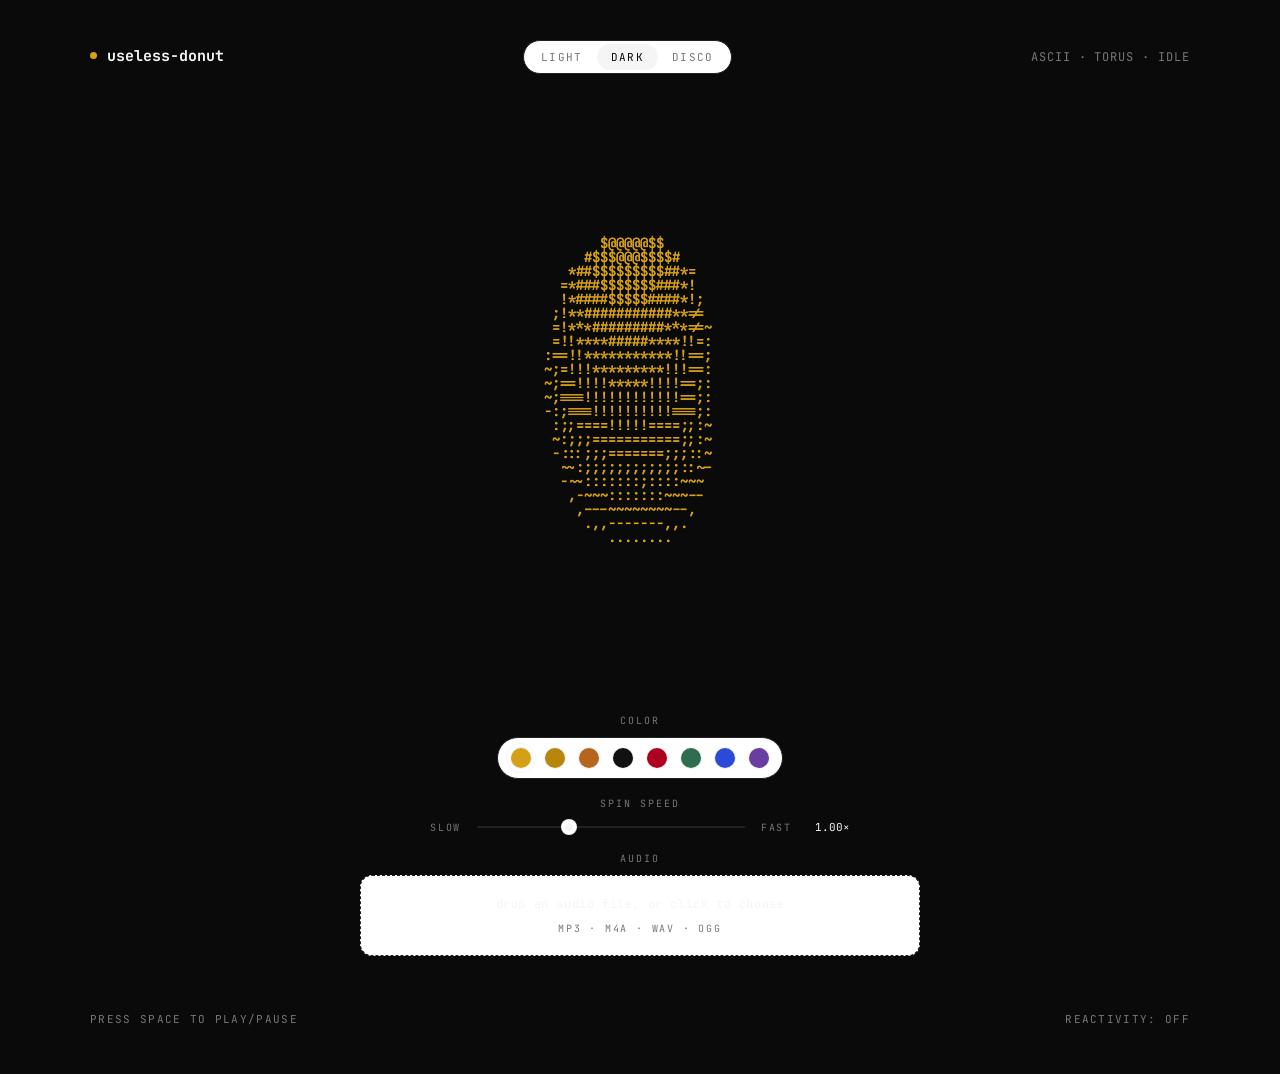
==== index.html @ e45a272f "naming" ====
<!doctype html>
<html lang="en">
<head>
<meta charset="utf-8" />
<title>useless-donut</title>
<meta name="viewport" content="width=device-width,initial-scale=1" />
<link rel="preconnect" href="https://fonts.googleapis.com">
<link rel="preconnect" href="https://fonts.gstatic.com" crossorigin>
<link href="https://fonts.googleapis.com/css2?family=JetBrains+Mono:wght@400;500;700&display=swap" rel="stylesheet">
<link rel="stylesheet" href="static/useless-donut.css" />
</head>
<body>

<div id="flash"></div>

<div id="warn" role="dialog" aria-modal="true" aria-labelledby="warnTitle">
  <div class="card">
    <div class="badge">Photosensitivity warning</div>
    <h2 id="warnTitle">Disco mode strobes.</h2>
    <p>This mode uses rapid flashing lights, high-contrast color shifts, and screen shake that intensify with the music.</p>
    <ul>
      <li>Do not use if you have photosensitive epilepsy or a history of seizures triggered by flashing lights.</li>
      <li>Stop immediately if you feel dizzy, disoriented, or unwell.</li>
      <li>View at a comfortable distance in a well-lit room.</li>
    </ul>
    <p>You can dial down the intensity in the Tweaks panel after enabling.</p>
    <div class="actions">
      <button class="cancel" id="warnCancel">Cancel</button>
      <button class="proceed" id="warnProceed">I understand, continue</button>
    </div>
  </div>
</div>

<header>
  <div class="title"><span class="dot" id="titleDot"></span>useless-donut</div>
  <div class="modes" role="radiogroup" aria-label="display mode">
    <button class="mode" data-mode="light" aria-pressed="true">light</button>
    <button class="mode" data-mode="dark"  aria-pressed="false">dark</button>
    <button class="mode" data-mode="disco" aria-pressed="false">disco</button>
  </div>
  <div class="meta" id="modeLabel">ascii · torus · idle</div>
</header>

<main>
  <div class="stage">
    <div class="donut-wrap">
      <canvas id="particles" width="900" height="520"></canvas>
      <pre class="donut" id="donut" aria-label="spinning ascii donut"></pre>
    </div>

    <div class="panel">

      <!-- color swatches -->
      <div class="row">
        <div class="label">color</div>
        <div class="swatches" role="radiogroup" aria-label="donut color"></div>
      </div>

      <!-- spin speed -->
      <div class="row">
        <div class="label">spin speed</div>
        <div class="slider-wrap">
          <span class="ends">slow</span>
          <input id="speed" type="range" min="0" max="3" step="0.01" value="1" />
          <span class="ends">fast</span>
          <span class="slider-val" id="speedVal">1.00×</span>
        </div>
      </div>

      <!-- audio -->
      <div class="row">
        <div class="label">audio</div>
        <label class="dropzone" id="drop">
          <div class="headline">drop an audio file, or click to choose</div>
          <div class="sub">mp3 · m4a · wav · ogg</div>
          <input type="file" id="file" accept="audio/*" />
        </label>

        <div class="transport" id="transport" style="display:none;">
          <button class="playbtn" id="play" aria-label="play/pause">
            <svg id="playIcon" viewBox="0 0 12 12"><polygon points="2,1 11,6 2,11" fill="currentColor"/></svg>
          </button>
          <div class="trackname empty" id="trackName">no file loaded</div>
          <div class="time"><span id="tCur">0:00</span> / <span id="tTot">0:00</span></div>
        </div>
        <div class="progress" id="progress" style="display:none;">
          <div class="bar" id="bar"></div>
        </div>

        <div class="meters" id="meters" style="display:none;">
          <div class="meter"><div class="fill" id="mBass"></div><div class="tag">bass</div></div>
          <div class="meter"><div class="fill" id="mMid"></div><div class="tag">mid</div></div>
          <div class="meter"><div class="fill" id="mHigh"></div><div class="tag">high</div></div>
        </div>
      </div>

    </div>
  </div>
</main>

<footer>
  <span>press space to play/pause</span>
  <span id="reactTag">reactivity: off</span>
</footer>

<!-- Tweaks panel -->
<div id="tweaks">
  <h3>Tweaks</h3>

  <div class="tgroup">
    <div class="tlabel"><span>size</span><span id="tSizeVal">13px</span></div>
    <input type="range" id="tSize" min="8" max="22" step="1" value="13" />
  </div>

  <div class="tgroup">
    <div class="tlabel"><span>bass → scale</span><span id="tBassVal">1.0</span></div>
    <input type="range" id="tBass" min="0" max="2" step="0.05" value="1" />
  </div>

  <div class="tgroup">
    <div class="tlabel"><span>mid → spin</span><span id="tMidVal">1.0</span></div>
    <input type="range" id="tMid" min="0" max="2" step="0.05" value="1" />
  </div>

  <div class="tgroup">
    <div class="tlabel"><span>high → sparkle</span><span id="tHighVal">1.0</span></div>
    <input type="range" id="tHigh" min="0" max="2" step="0.05" value="1" />
  </div>

  <div class="tgroup">
    <div class="tlabel"><span>color cycle w/ beat</span></div>
    <div class="tog" id="tCycle">
      <button data-v="0" aria-pressed="true">off</button>
      <button data-v="1" aria-pressed="false">on</button>
    </div>
  </div>

  <div class="tgroup">
    <div class="tlabel"><span>mode</span></div>
    <div class="tog" id="tBg">
      <button data-v="light" aria-pressed="true">light</button>
      <button data-v="dark"  aria-pressed="false">dark</button>
      <button data-v="disco" aria-pressed="false">disco</button>
    </div>
  </div>
</div>

<script>
/* =======================================================================
   TWEAK DEFAULTS — the block between the markers is parsed/rewritten by
   the host when the user drags sliders with edit-mode on.
   ======================================================================= */
const TWEAK_DEFAULTS = /*EDITMODE-BEGIN*/{
  "fontSize": 14,
  "bassGain": 1.8,
  "midGain": 1.1,
  "highGain": 0.6,
  "colorCycle": 0,
  "background": "dark"
}/*EDITMODE-END*/;

/* =======================================================================
   ASCII torus renderer
   ======================================================================= */
(function(){
  const el        = document.getElementById('donut');
  const titleDot  = document.getElementById('titleDot');
  const speedEl   = document.getElementById('speed');
  const speedVal  = document.getElementById('speedVal');
  const modeLabel = document.getElementById('modeLabel');
  const reactTag  = document.getElementById('reactTag');
  const mBass     = document.getElementById('mBass');
  const mMid      = document.getElementById('mMid');
  const mHigh     = document.getElementById('mHigh');

  // grid — tall enough so rotation never clips
  const W = 80;
  const H = 40;

  // luminance ramp
  const BASE_CHARS = ".,-~:;=!*#$@";

  // rotation state
  let A = 0, B = 0;
  let paused = false;

  // reactive state
  let bassEnv = 0, midEnv = 0, highEnv = 0;   // smoothed envelopes 0..1
  let beatFlash = 0;                            // decays from 1 on kick
  let lastBass = 0;

  // buffers
  const output = new Array(W * H);
  const zbuf   = new Float32Array(W * H);

  // audio graph (declared early so render loop can read them safely)
  let audio = null;
  let audioCtx = null;
  let analyser = null;
  let dataArr = null;

  // tweak state (declared early so render() can read it)
  let tweakState = { ...TWEAK_DEFAULTS };
  function getTweak(k) { return tweakState[k]; }

  // shared color state
  let hueOffset = 0;

  // particle system (disco only)
  const pcanvas = document.getElementById('particles');
  const pctx = pcanvas.getContext('2d');
  const PARTICLE_CHARS = ['*','·','+','✦','✧','◦','.','°','•'];
  const particles = [];
  const MAX_P = 140;
  let pw = 900, ph = 520;

  function sizeParticleCanvas() {
    const rect = document.getElementById('donut').getBoundingClientRect();
    if (rect.width && rect.height) {
      pw = Math.max(520, Math.floor(rect.width * 2.2));
      ph = Math.max(360, Math.floor(rect.height * 1.8));
      pcanvas.width = pw; pcanvas.height = ph;
      pcanvas.style.width  = pw + 'px';
      pcanvas.style.height = ph + 'px';
      pcanvas.style.top = (-((ph - rect.height) / 2)) + 'px';
    }
  }
  setTimeout(sizeParticleCanvas, 0);
  window.addEventListener('resize', sizeParticleCanvas);

  function spawnParticle(energy) {
    const cx = pw / 2, cy = ph / 2;
    const angle = Math.random() * Math.PI * 2;
    const speed = 0.4 + Math.random() * 1.6 + energy * 4;
    particles.push({
      x: cx + (Math.random() - 0.5) * 60,
      y: cy + (Math.random() - 0.5) * 30,
      vx: Math.cos(angle) * speed,
      vy: Math.sin(angle) * speed * 0.7,
      life: 1,
      decay: 0.004 + Math.random() * 0.012,
      ch: PARTICLE_CHARS[(Math.random() * PARTICLE_CHARS.length) | 0],
      size: 10 + Math.random() * 12,
      hue: (hueOffset + (Math.random() - 0.5) * 60 + 360) % 360,
    });
  }

  function stepParticles() {
    if (getTweak('background') !== 'disco') {
      if (particles.length) { particles.length = 0; pctx.clearRect(0, 0, pw, ph); }
      return;
    }
    const energy = Math.max(bassEnv, midEnv * 0.6, 0.08);
    const spawnCount = Math.min(5, Math.floor(energy * 7 + Math.random()));
    for (let i = 0; i < spawnCount && particles.length < MAX_P; i++) spawnParticle(energy);
    if (beatFlash > 0.6) {
      for (let i = 0; i < 18 && particles.length < MAX_P; i++) spawnParticle(1);
    }

    pctx.clearRect(0, 0, pw, ph);
    pctx.textAlign = 'center';
    pctx.textBaseline = 'middle';

    const push = bassEnv * 0.5;

    for (let i = particles.length - 1; i >= 0; i--) {
      const p = particles[i];
      const dx = p.x - pw / 2, dy = p.y - ph / 2;
      const d = Math.hypot(dx, dy) || 1;
      p.vx += (dx / d) * push;
      p.vy += (dy / d) * push * 0.6;
      p.vx *= 0.985; p.vy *= 0.985;
      p.vy -= 0.02;
      p.x += p.vx; p.y += p.vy;
      p.life -= p.decay;

      if (p.life <= 0 || p.x < -20 || p.x > pw + 20 || p.y < -20 || p.y > ph + 20) {
        particles.splice(i, 1);
        continue;
      }

      pctx.globalAlpha = Math.min(1, p.life) * (0.55 + beatFlash * 0.35);
      const col = `hsl(${p.hue} 95% 65%)`;
      pctx.fillStyle = col;
      pctx.shadowColor = col;
      pctx.shadowBlur = 8 + beatFlash * 14;
      pctx.font = `500 ${p.size}px "JetBrains Mono", ui-monospace, monospace`;
      pctx.fillText(p.ch, p.x, p.y);
    }
    pctx.globalAlpha = 1;
    pctx.shadowBlur = 0;
  }

  /* ------- speed slider ------- */
  let speedMul = 1;
  speedEl.addEventListener('input', () => {
    speedMul = parseFloat(speedEl.value);
    speedVal.textContent = speedMul.toFixed(2) + '×';
  });

  function render() {
    // reactive parameters
    const bassGain = getTweak('bassGain');
    const midGain  = getTweak('midGain');
    const highGain = getTweak('highGain');

    const scaleK = 28 + bassEnv * 10 * bassGain;    // K1 pulses on bass
    const spinBoost = 1 + midEnv * 1.5 * midGain;   // mid adds spin
    const sparkle = highEnv * highGain;             // shifts char ramp

    // character ramp brightens with highs
    const ramp = BASE_CHARS;
    const rampBias = sparkle * 2; // 0..~2

    // clear
    for (let i = 0; i < W * H; i++) { output[i] = ' '; zbuf[i] = 0; }

    const cosA = Math.cos(A), sinA = Math.sin(A);
    const cosB = Math.cos(B), sinB = Math.sin(B);

    const thetaStep = 0.07;
    const phiStep   = 0.02;

    const K1 = scaleK;

    for (let theta = 0; theta < 2 * Math.PI; theta += thetaStep) {
      const cosT = Math.cos(theta), sinT = Math.sin(theta);
      for (let phi = 0; phi < 2 * Math.PI; phi += phiStep) {
        const cosP = Math.cos(phi), sinP = Math.sin(phi);

        const circleX = 2 + cosT;
        const circleY = sinT;

        const x = circleX * (cosB * cosP + sinA * sinB * sinP) - circleY * cosA * sinB;
        const y = circleX * (sinB * cosP - sinA * cosB * sinP) + circleY * cosA * cosB;
        const z = 5 + cosA * circleX * sinP + circleY * sinA;
        const ooz = 1 / z;

        const xp = (W / 2 + K1 * ooz * x) | 0;
        const yp = (H / 2 - (K1 * ooz * y) * 0.5) | 0;

        const L = cosP * cosT * sinB
                - cosA * cosT * sinP
                - sinA * sinT
                + cosB * (cosA * sinT - cosT * sinA * sinP);

        if (yp >= 0 && yp < H && xp >= 0 && xp < W) {
          const idx = xp + W * yp;
          if (ooz > zbuf[idx]) {
            zbuf[idx] = ooz;
            const lum = L > 0 ? L : 0;
            // brighter chars when sparkle is high
            const ci = Math.min(ramp.length - 1, Math.max(0, Math.floor(lum * 8 + rampBias)));
            output[idx] = ramp[ci];
          }
        }
      }
    }

    let s = '';
    for (let j = 0; j < H; j++) {
      s += output.slice(j * W, j * W + W).join('') + '\n';
    }
    el.textContent = s;

    // advance rotation
    A += 0.04 * speedMul * spinBoost;
    B += 0.02 * speedMul * spinBoost;

    // decay envelopes if not being fed (idle / paused audio)
    if (!audio || audio.paused) {
      bassEnv *= 0.9; midEnv *= 0.9; highEnv *= 0.9;
    }
    beatFlash *= 0.88;
  }

  function loop() {
    if (!paused) {
      if (analyser) stepAnalysis();
      render();
      updateMeters();
      stepParticles();
      if (getTweak('background') === 'disco') { discoTick(); discoEffects(); }
      else if (getTweak('colorCycle')) cycleColor();
    }
    requestAnimationFrame(loop);
  }
  loop();

  window.addEventListener('keydown', (e) => {
    if (e.code === 'Space' && e.target.tagName !== 'INPUT') {
      e.preventDefault();
      if (audio && audio.src) togglePlay();
      else paused = !paused;
    }
  });

  /* ==============================================================
     Audio (file-upload reactive)
     ============================================================== */
  const fileInput  = document.getElementById('file');
  const drop       = document.getElementById('drop');
  const transport  = document.getElementById('transport');
  const progress   = document.getElementById('progress');
  const bar        = document.getElementById('bar');
  const playBtn    = document.getElementById('play');
  const playIcon   = document.getElementById('playIcon');
  const trackName  = document.getElementById('trackName');
  const tCur       = document.getElementById('tCur');
  const tTot       = document.getElementById('tTot');
  const meters     = document.getElementById('meters');

  function fmt(t) {
    if (!isFinite(t)) return '0:00';
    const m = Math.floor(t / 60);
    const s = Math.floor(t % 60).toString().padStart(2, '0');
    return m + ':' + s;
  }

  function loadFile(f) {
    if (!f) return;
    if (audio) { audio.pause(); audio.src = ''; }
    audio = new Audio();
    audio.src = URL.createObjectURL(f);
    audio.crossOrigin = 'anonymous';
    trackName.textContent = f.name;
    trackName.classList.remove('empty');

    // set up Web Audio graph
    if (!audioCtx) audioCtx = new (window.AudioContext || window.webkitAudioContext)();
    const src = audioCtx.createMediaElementSource(audio);
    analyser = audioCtx.createAnalyser();
    analyser.fftSize = 1024;
    analyser.smoothingTimeConstant = 0.72;
    dataArr = new Uint8Array(analyser.frequencyBinCount);
    src.connect(analyser);
    analyser.connect(audioCtx.destination);

    audio.addEventListener('loadedmetadata', () => {
      tTot.textContent = fmt(audio.duration);
    });
    audio.addEventListener('timeupdate', () => {
      tCur.textContent = fmt(audio.currentTime);
      const p = audio.duration ? (audio.currentTime / audio.duration) : 0;
      bar.style.width = (p * 100) + '%';
    });
    audio.addEventListener('ended', () => {
      setPlayIcon(false);
    });

    transport.style.display = 'flex';
    progress.style.display = 'block';
    meters.style.display = 'flex';
    reactTag.textContent = 'reactivity: on';
    modeLabel.textContent = 'ascii · torus · reactive';

    // autoplay on drop
    audioCtx.resume().then(() => {
      audio.play().then(() => setPlayIcon(true)).catch(()=>{});
    });
  }

  function togglePlay() {
    if (!audio) return;
    if (audioCtx && audioCtx.state === 'suspended') audioCtx.resume();
    if (audio.paused) { audio.play(); setPlayIcon(true); }
    else { audio.pause(); setPlayIcon(false); }
  }

  function setPlayIcon(playing) {
    if (playing) {
      playIcon.innerHTML =
        '<rect x="3" y="2" width="2" height="8" fill="currentColor"/>' +
        '<rect x="7" y="2" width="2" height="8" fill="currentColor"/>';
    } else {
      playIcon.innerHTML = '<polygon points="2,1 11,6 2,11" fill="currentColor"/>';
    }
  }

  playBtn.addEventListener('click', togglePlay);

  // scrub on progress click
  document.getElementById('progress').addEventListener('click', (e) => {
    if (!audio || !audio.duration) return;
    const rect = e.currentTarget.getBoundingClientRect();
    const p = (e.clientX - rect.left) / rect.width;
    audio.currentTime = Math.max(0, Math.min(audio.duration, p * audio.duration));
  });

  // file input
  fileInput.addEventListener('change', (e) => {
    const f = e.target.files && e.target.files[0];
    if (f) loadFile(f);
  });

  // drag/drop
  ['dragenter','dragover'].forEach(ev =>
    drop.addEventListener(ev, (e) => { e.preventDefault(); drop.classList.add('drag'); })
  );
  ['dragleave','drop'].forEach(ev =>
    drop.addEventListener(ev, (e) => { e.preventDefault(); drop.classList.remove('drag'); })
  );
  drop.addEventListener('drop', (e) => {
    e.preventDefault();
    const f = e.dataTransfer.files && e.dataTransfer.files[0];
    if (f && f.type.startsWith('audio/')) loadFile(f);
  });

  /* ------- FFT → bass/mid/high envelopes ------- */
  function stepAnalysis() {
    analyser.getByteFrequencyData(dataArr);
    const n = dataArr.length;
    // bins: bass 0-6%, mid 6-30%, high 30-100%
    const bassEnd = Math.floor(n * 0.06);
    const midEnd  = Math.floor(n * 0.30);

    let b = 0, m = 0, h = 0;
    for (let i = 0; i < bassEnd; i++) b += dataArr[i];
    for (let i = bassEnd; i < midEnd; i++) m += dataArr[i];
    for (let i = midEnd; i < n; i++) h += dataArr[i];
    b /= (bassEnd || 1);
    m /= ((midEnd - bassEnd) || 1);
    h /= ((n - midEnd) || 1);

    // normalize 0..1
    const B = b / 255, M = m / 255, H = h / 255;

    // attack-release smoothing
    bassEnv = Math.max(B, bassEnv * 0.80);
    midEnv  = Math.max(M, midEnv  * 0.82);
    highEnv = Math.max(H, highEnv * 0.75);

    // naive beat detection: big jump in bass → flash
    if (B - lastBass > 0.18 && B > 0.55) beatFlash = 1;
    lastBass = B;
  }

  function updateMeters() {
    mBass.style.height = Math.round(bassEnv * 100) + '%';
    mMid.style.height  = Math.round(midEnv  * 100) + '%';
    mHigh.style.height = Math.round(highEnv * 100) + '%';
  }

  /* ==============================================================
     Color
     ============================================================== */
  const COLORS = [
    { name: 'gold',     value: '#d4a017' },
    { name: 'amber',    value: '#b8860b' },
    { name: 'copper',   value: '#b5651d' },
    { name: 'ink',      value: '#111111' },
    { name: 'crimson',  value: '#b00020' },
    { name: 'forest',   value: '#2e6e4f' },
    { name: 'cobalt',   value: '#2a4bd7' },
    { name: 'violet',   value: '#6a3ea1' },
  ];
  const row = document.querySelector('.swatches');
  let currentColorIdx = 0;

  function setColor(hex, idx) {
    document.documentElement.style.setProperty('--donut', hex);
    row.querySelectorAll('.swatch').forEach(b => {
      b.setAttribute('aria-pressed', b.dataset.value === hex ? 'true' : 'false');
    });
    if (idx !== undefined) currentColorIdx = idx;
  }

  function cycleColor() {
    // On beat flash, shift hue smoothly
    hueOffset = (hueOffset + beatFlash * 6 + 0.3) % 360;
    const c = `hsl(${(45 + hueOffset) % 360} 75% 45%)`;
    document.documentElement.style.setProperty('--donut', c);
  }

  function discoTick() {
    hueOffset = (hueOffset + 2.4 + beatFlash * 14) % 360;
    const c = `hsl(${hueOffset} 100% ${62 + beatFlash * 18}%)`;
    document.documentElement.style.setProperty('--donut', c);
  }

  // disco strobe + shake
  const flashEl = document.getElementById('flash');
  const mainEl = document.querySelector('main');
  let shakeT = 0;
  function discoEffects() {
    if (beatFlash > 0.55) {
      flashEl.style.background = `hsl(${(hueOffset + 180) % 360} 100% 75%)`;
      flashEl.style.opacity = String(Math.min(0.55, beatFlash * 0.7));
    } else if (highEnv > 0.55 && Math.random() < 0.25) {
      flashEl.style.background = `hsl(${(hueOffset + 90) % 360} 100% 80%)`;
      flashEl.style.opacity = String(Math.min(0.35, highEnv * 0.5));
    } else {
      flashEl.style.opacity = '0';
    }
    shakeT = Math.max(shakeT * 0.85, bassEnv);
    const amp = shakeT * 18;
    if (amp > 0.2) {
      mainEl.style.transform = `translate(${((Math.random()-0.5)*amp).toFixed(1)}px, ${((Math.random()-0.5)*amp).toFixed(1)}px)`;
    } else {
      mainEl.style.transform = '';
    }
  }

  COLORS.forEach((c, i) => {
    const b = document.createElement('button');
    b.className = 'swatch'; b.type = 'button';
    b.dataset.value = c.value;
    b.style.setProperty('--c', c.value);
    b.setAttribute('role', 'radio');
    b.setAttribute('aria-label', c.name);
    b.setAttribute('aria-pressed', i === 0 ? 'true' : 'false');
    b.innerHTML = '<span class="fill"></span>';
    b.addEventListener('click', () => {
      // clicking a swatch disables color-cycle so the pick sticks
      if (getTweak('colorCycle')) setTweak('colorCycle', 0);
      setColor(c.value, i);
    });
    row.appendChild(b);
  });

  /* ==============================================================
     TWEAKS PANEL
     ============================================================== */
  const tweaksEl = document.getElementById('tweaks');

  function setTweak(k, v) {
    tweakState[k] = v;
    applyTweak(k, v);
    try {
      window.parent.postMessage({ type: '__edit_mode_set_keys', edits: { [k]: v } }, '*');
    } catch(e){}
  }

  function applyTweak(k, v) {
    if (k === 'fontSize') {
      el.style.fontSize = v + 'px';
      document.getElementById('tSize').value = v;
      document.getElementById('tSizeVal').textContent = v + 'px';
    } else if (k === 'bassGain') {
      document.getElementById('tBass').value = v;
      document.getElementById('tBassVal').textContent = (+v).toFixed(2);
    } else if (k === 'midGain') {
      document.getElementById('tMid').value = v;
      document.getElementById('tMidVal').textContent = (+v).toFixed(2);
    } else if (k === 'highGain') {
      document.getElementById('tHigh').value = v;
      document.getElementById('tHighVal').textContent = (+v).toFixed(2);
    } else if (k === 'colorCycle') {
      document.querySelectorAll('#tCycle button').forEach(b =>
        b.setAttribute('aria-pressed', String(+b.dataset.v === +v)));
      if (!v) {
        // restore selected swatch color
        setColor(COLORS[currentColorIdx].value, currentColorIdx);
      }
    } else if (k === 'background') {
      document.body.classList.remove('disco');
      const mEl = document.querySelector('main');
      const fEl = document.getElementById('flash');
      if (mEl) mEl.style.transform = '';
      if (fEl) fEl.style.opacity = '0';
      if (v === 'dark') {
        document.documentElement.style.setProperty('--bg', '#0a0a0a');
        document.documentElement.style.setProperty('--ink', '#f5f5f5');
        document.documentElement.style.setProperty('--muted', '#777');
        document.documentElement.style.setProperty('--hair', '#222');
      } else if (v === 'disco') {
        // disco: dark base + rainbow donut + glow
        document.documentElement.style.setProperty('--bg', '#050010');
        document.documentElement.style.setProperty('--ink', '#ffffff');
        document.documentElement.style.setProperty('--muted', 'rgba(255,255,255,0.55)');
        document.documentElement.style.setProperty('--hair', 'rgba(255,255,255,0.12)');
        document.body.classList.add('disco');
      } else {
        document.documentElement.style.setProperty('--bg', '#ffffff');
        document.documentElement.style.setProperty('--ink', '#111111');
        document.documentElement.style.setProperty('--muted', '#8a8a8a');
        document.documentElement.style.setProperty('--hair', '#ececec');
      }
      document.querySelectorAll('#tBg button').forEach(b =>
        b.setAttribute('aria-pressed', String(b.dataset.v === v)));
      document.querySelectorAll('.modes .mode').forEach(b =>
        b.setAttribute('aria-pressed', String(b.dataset.mode === v)));
      // if leaving disco, restore selected swatch; disco overrides color in loop
      if (v !== 'disco') setColor(COLORS[currentColorIdx].value, currentColorIdx);
    }
  }

  // init apply — if saved mode is disco but user hasn't acked, downgrade to dark + prompt
  if (tweakState.background === 'disco' && localStorage.getItem('donut-disco-ack') !== '1') {
    tweakState.background = 'dark';
    Object.keys(tweakState).forEach(k => applyTweak(k, tweakState[k]));
    // offer the warning after first paint so user sees the page
    setTimeout(() => { pendingDiscoActivate = true; warn.classList.add('on'); }, 400);
  } else {
    Object.keys(tweakState).forEach(k => applyTweak(k, tweakState[k]));
  }

  // wire sliders
  document.getElementById('tSize').addEventListener('input', e => setTweak('fontSize', +e.target.value));
  document.getElementById('tBass').addEventListener('input', e => setTweak('bassGain', +e.target.value));
  document.getElementById('tMid' ).addEventListener('input', e => setTweak('midGain',  +e.target.value));
  document.getElementById('tHigh').addEventListener('input', e => setTweak('highGain', +e.target.value));
  document.querySelectorAll('#tCycle button').forEach(b =>
    b.addEventListener('click', () => setTweak('colorCycle', +b.dataset.v)));
  document.querySelectorAll('#tBg button').forEach(b =>
    b.addEventListener('click', () => {
      if (b.dataset.v === 'disco' && getTweak('background') !== 'disco') requestDisco();
      else setTweakDirect('background', b.dataset.v);
    }));
  document.querySelectorAll('.modes .mode').forEach(b =>
    b.addEventListener('click', () => {
      if (b.dataset.mode === 'disco' && getTweak('background') !== 'disco') requestDisco();
      else setTweakDirect('background', b.dataset.mode);
    }));

  // disco gate
  const DISCO_ACK_KEY = 'donut-disco-ack';
  const warn = document.getElementById('warn');
  let pendingDiscoActivate = false;

  function setTweakDirect(k, v) {
    tweakState[k] = v;
    applyTweak(k, v);
    try { window.parent.postMessage({ type: '__edit_mode_set_keys', edits: { [k]: v } }, '*'); } catch(e){}
  }

  function requestDisco() {
    if (localStorage.getItem(DISCO_ACK_KEY) === '1') {
      setTweakDirect('background', 'disco');
    } else {
      pendingDiscoActivate = true;
      warn.classList.add('on');
    }
  }
  document.getElementById('warnCancel').addEventListener('click', () => {
    warn.classList.remove('on');
    pendingDiscoActivate = false;
    const cur = getTweak('background');
    document.querySelectorAll('.modes .mode').forEach(b =>
      b.setAttribute('aria-pressed', String(b.dataset.mode === cur)));
    document.querySelectorAll('#tBg button').forEach(b =>
      b.setAttribute('aria-pressed', String(b.dataset.v === cur)));
  });
  document.getElementById('warnProceed').addEventListener('click', () => {
    localStorage.setItem(DISCO_ACK_KEY, '1');
    warn.classList.remove('on');
    if (pendingDiscoActivate) {
      pendingDiscoActivate = false;
      setTweakDirect('background', 'disco');
    }
  });

  // edit-mode protocol
  window.addEventListener('message', (e) => {
    const d = e.data || {};
    if (d.type === '__activate_edit_mode')   tweaksEl.classList.add('on');
    if (d.type === '__deactivate_edit_mode') tweaksEl.classList.remove('on');
  });
  try { window.parent.postMessage({ type: '__edit_mode_available' }, '*'); } catch(e){}

})();
</script>
</body>
</html>
---- static/useless-donut.css ----
:root {
  --bg: #ffffff;
  --ink: #111111;
  --muted: #8a8a8a;
  --hair: #ececec;
  --donut: #d4a017;
}
* { box-sizing: border-box; }
html, body {
  margin: 0; padding: 0;
  background: var(--bg); color: var(--ink);
  font-family: "JetBrains Mono", ui-monospace, SFMono-Regular, Menlo, Consolas, monospace;
  -webkit-font-smoothing: antialiased;
}
body {
  min-height: 100vh;
  display: flex; flex-direction: column; align-items: center;
  padding: 40px 24px 48px;
}

header {
  width: 100%; max-width: 1100px;
  display: flex; align-items: baseline; justify-content: space-between;
  font-size: 13px;
}
header .title {
  font-weight: 700; font-size: 15px;
}
header .title .dot {
  display: inline-block;
  width: 7px; height: 7px; border-radius: 50%;
  background: var(--donut);
  transform: translateY(-2px);
  margin-right: 10px;
  transition: background-color .35s ease;
}
header .meta {
  color: var(--muted); font-size: 12px;
  letter-spacing: 0.08em; text-transform: uppercase;
}

/* mode toggle (header) */
.modes {
  display: inline-flex; gap: 0;
  border: 1px solid var(--hair);
  border-radius: 999px;
  padding: 3px;
  background: var(--panel, #fff);
}
.modes .mode {
  font: inherit; font-size: 11px;
  padding: 6px 14px;
  border: none; background: transparent;
  color: var(--muted);
  cursor: pointer;
  border-radius: 999px;
  letter-spacing: 0.12em; text-transform: uppercase;
  transition: background-color .18s ease, color .18s ease;
}
.modes .mode[aria-pressed="true"] {
  background: var(--ink);
  color: var(--bg);
}
.modes .mode:hover:not([aria-pressed="true"]) { color: var(--ink); }

/* disco mode body vibe */
body.disco {
  background: radial-gradient(ellipse at 50% 40%, #1a0033 0%, #050010 70%) !important;
  color: #fff;
}
body.disco .modes { background: rgba(255,255,255,0.06); border-color: rgba(255,255,255,0.12); }
body.disco .modes .mode { color: rgba(255,255,255,0.55); }
body.disco .modes .mode[aria-pressed="true"] { background: #fff; color: #000; }
body.disco pre.donut {
  text-shadow:
    0 0 8px currentColor,
    0 0 22px currentColor,
    0 0 40px currentColor;
}

/* full-screen flash overlay for disco strobe */
#flash {
  position: fixed; inset: 0;
  pointer-events: none;
  z-index: 90;
  mix-blend-mode: screen;
  opacity: 0;
  background: #fff;
  transition: opacity 60ms linear, background-color 80ms linear;
}

/* screen-shake wrapper */
body.disco main { will-change: transform; }

/* --- epilepsy warning modal --- */
#warn {
  position: fixed; inset: 0;
  background: rgba(0,0,0,0.82);
  display: none;
  align-items: center; justify-content: center;
  z-index: 1000;
  padding: 24px;
  backdrop-filter: blur(4px);
}
#warn.on { display: flex; }
#warn .card {
  max-width: 440px; width: 100%;
  background: #0a0a0a; color: #fff;
  border: 1px solid rgba(255,255,255,0.15);
  border-radius: 14px;
  padding: 28px 28px 24px;
  font-family: "JetBrains Mono", ui-monospace, monospace;
}
#warn .badge {
  display: inline-flex; align-items: center; gap: 8px;
  font-size: 10px; letter-spacing: 0.22em; text-transform: uppercase;
  color: #ffb800;
  margin-bottom: 14px;
}
#warn .badge::before {
  content: "";
  display: inline-block;
  width: 8px; height: 8px;
  background: #ffb800;
  transform: rotate(45deg);
}
#warn h2 {
  margin: 0 0 10px;
  font-size: 20px; font-weight: 700;
  letter-spacing: -0.01em;
}
#warn p {
  margin: 0 0 8px;
  font-size: 13px; line-height: 1.55;
  color: rgba(255,255,255,0.78);
}
#warn ul {
  margin: 10px 0 18px; padding: 0 0 0 16px;
  font-size: 12px; line-height: 1.7;
  color: rgba(255,255,255,0.65);
}
#warn .actions {
  display: flex; gap: 10px; margin-top: 18px;
}
#warn button {
  flex: 1;
  font: inherit; font-size: 12px;
  padding: 12px 14px;
  border-radius: 8px; cursor: pointer;
  letter-spacing: 0.08em; text-transform: uppercase;
  border: 1px solid rgba(255,255,255,0.2);
}
#warn .cancel {
  background: transparent; color: rgba(255,255,255,0.7);
}
#warn .cancel:hover { color: #fff; border-color: rgba(255,255,255,0.4); }
#warn .proceed {
  background: #ffb800; color: #000; border-color: #ffb800;
  font-weight: 700;
}
#warn .proceed:hover { background: #ffcc3e; }

main {
  flex: 1; width: 100%;
  display: flex; align-items: center; justify-content: center;
  padding: 24px 0;
}

.stage {
  display: flex; flex-direction: column;
  align-items: center; gap: 32px;
}

/* particle layer */
.donut-wrap {
  position: relative;
  display: inline-block;
}
.donut-wrap canvas {
  position: absolute;
  top: 0; left: 50%;
  transform: translateX(-50%);
  pointer-events: none;
  display: none;
}
body.disco .donut-wrap canvas { display: block; }
body.disco pre.donut { position: relative; z-index: 1; }

pre.donut {
  margin: 0;
  padding: 12px 0;
  color: var(--donut);
  font-family: "JetBrains Mono", ui-monospace, monospace;
  font-weight: 500;
  font-size: 13px;
  line-height: 1.0;
  white-space: pre;
  user-select: none;
  text-shadow: 0 0 0.5px currentColor;
  transition: color .35s ease;
}

/* ---------- controls panel ---------- */
.panel {
  display: flex; flex-direction: column; align-items: center;
  gap: 18px; width: 100%; max-width: 560px;
}

.row {
  display: flex; flex-direction: column; align-items: center; gap: 10px;
  width: 100%;
}
.row .label {
  font-size: 10px; letter-spacing: 0.2em;
  text-transform: uppercase; color: var(--muted);
}

/* swatches */
.swatches {
  display: flex; gap: 12px;
  padding: 9px 12px;
  border: 1px solid var(--hair);
  border-radius: 999px; background: #fff;
}
.swatch {
  width: 22px; height: 22px; border-radius: 50%;
  border: 1px solid rgba(0,0,0,0.06);
  cursor: pointer; padding: 0; background: transparent;
  position: relative; transition: transform .15s ease;
}
.swatch:hover { transform: scale(1.08); }
.swatch[aria-pressed="true"]::after {
  content: ""; position: absolute; inset: -5px;
  border: 1px solid var(--ink); border-radius: 50%;
}
.swatch .fill {
  position: absolute; inset: 0; border-radius: 50%;
  background: var(--c);
}

/* slider */
.slider-wrap {
  display: flex; align-items: center; gap: 14px;
  width: 100%; max-width: 420px;
}
.slider-wrap .ends {
  font-size: 10px; color: var(--muted);
  letter-spacing: 0.18em; text-transform: uppercase;
}
input[type="range"] {
  -webkit-appearance: none; appearance: none;
  flex: 1; height: 2px; background: var(--hair);
  border-radius: 2px; outline: none;
}
input[type="range"]::-webkit-slider-thumb {
  -webkit-appearance: none; appearance: none;
  width: 14px; height: 14px; border-radius: 50%;
  background: var(--ink); cursor: pointer;
  border: 3px solid #fff;
  box-shadow: 0 0 0 1px var(--ink);
}
input[type="range"]::-moz-range-thumb {
  width: 14px; height: 14px; border-radius: 50%;
  background: var(--ink); cursor: pointer;
  border: 3px solid #fff;
  box-shadow: 0 0 0 1px var(--ink);
}
.slider-val {
  font-size: 11px; color: var(--ink);
  font-variant-numeric: tabular-nums;
  min-width: 44px; text-align: right;
}

/* dropzone */
.dropzone {
  width: 100%;
  border: 1px dashed var(--hair);
  border-radius: 12px;
  padding: 20px 20px;
  display: flex; flex-direction: column; align-items: center; gap: 10px;
  transition: border-color .2s ease, background-color .2s ease;
  background: #fff;
  cursor: pointer;
}
.dropzone.drag { border-color: var(--donut); background: #fffbf0; }
.dropzone .headline {
  font-size: 12px; color: var(--ink);
  letter-spacing: 0.05em;
}
.dropzone .sub {
  font-size: 10px; color: var(--muted);
  letter-spacing: 0.18em; text-transform: uppercase;
}
.dropzone input { display: none; }

/* transport */
.transport {
  display: flex; align-items: center; gap: 14px; width: 100%;
}
.playbtn {
  width: 34px; height: 34px; border-radius: 50%;
  border: 1px solid var(--ink); background: #fff; color: var(--ink);
  cursor: pointer; display: flex; align-items: center; justify-content: center;
  padding: 0;
  transition: background-color .15s ease, color .15s ease;
}
.playbtn:hover { background: var(--ink); color: #fff; }
.playbtn svg { width: 12px; height: 12px; }
.trackname {
  flex: 1;
  font-size: 11px; color: var(--ink);
  white-space: nowrap; overflow: hidden; text-overflow: ellipsis;
}
.trackname.empty { color: var(--muted); }
.time {
  font-size: 11px; color: var(--muted);
  font-variant-numeric: tabular-nums;
}
.progress {
  width: 100%; height: 2px; background: var(--hair); border-radius: 2px;
  position: relative; cursor: pointer; margin-top: 6px;
}
.progress .bar {
  position: absolute; top: 0; left: 0; height: 100%;
  background: var(--donut); border-radius: 2px;
  transition: background-color .35s ease;
}

/* reactivity meters (tiny bars that show bass/mid/treble) */
.meters {
  display: flex; gap: 8px; align-items: flex-end;
  height: 18px;
}
.meter {
  width: 22px; background: var(--hair); border-radius: 1px;
  position: relative; height: 100%;
}
.meter .fill {
  position: absolute; bottom: 0; left: 0; right: 0;
  background: var(--donut);
  transition: background-color .35s ease;
}
.meter .tag {
  position: absolute; top: 100%; left: 0; right: 0;
  margin-top: 4px;
  font-size: 9px; color: var(--muted);
  text-align: center;
  letter-spacing: 0.15em; text-transform: uppercase;
}

footer {
  width: 100%; max-width: 1100px;
  display: flex; justify-content: space-between;
  color: var(--muted); font-size: 11px;
  letter-spacing: 0.12em; text-transform: uppercase;
  margin-top: 32px;
}

/* ---------- Tweaks panel ---------- */
#tweaks {
  position: fixed; right: 20px; bottom: 20px;
  width: 280px;
  background: #fff; border: 1px solid var(--hair);
  border-radius: 10px;
  padding: 14px 16px 16px;
  box-shadow: 0 10px 40px -10px rgba(0,0,0,0.15);
  display: none;
  z-index: 100;
}
#tweaks.on { display: block; }
#tweaks h3 {
  margin: 0 0 12px;
  font-size: 11px; font-weight: 700;
  letter-spacing: 0.18em; text-transform: uppercase;
}
#tweaks .tgroup {
  display: flex; flex-direction: column; gap: 6px;
  margin-bottom: 12px;
}
#tweaks .tgroup:last-child { margin-bottom: 0; }
#tweaks .tlabel {
  font-size: 10px; color: var(--muted);
  letter-spacing: 0.15em; text-transform: uppercase;
  display: flex; justify-content: space-between;
}
#tweaks .tlabel span:last-child {
  color: var(--ink); font-variant-numeric: tabular-nums;
}
#tweaks .tog {
  display: flex; gap: 6px; flex-wrap: wrap;
}
#tweaks .tog button {
  flex: 1;
  font: inherit; font-size: 10px;
  padding: 6px 8px;
  border: 1px solid var(--hair); background: #fff;
  border-radius: 6px; cursor: pointer;
  letter-spacing: 0.1em; text-transform: uppercase;
  color: var(--muted);
}
#tweaks .tog button[aria-pressed="true"] {
  border-color: var(--ink); color: var(--ink);
}

@media (max-width: 640px) {
  pre.donut { font-size: 10px; }
  header .meta { display: none; }
  #tweaks { left: 12px; right: 12px; width: auto; }
}
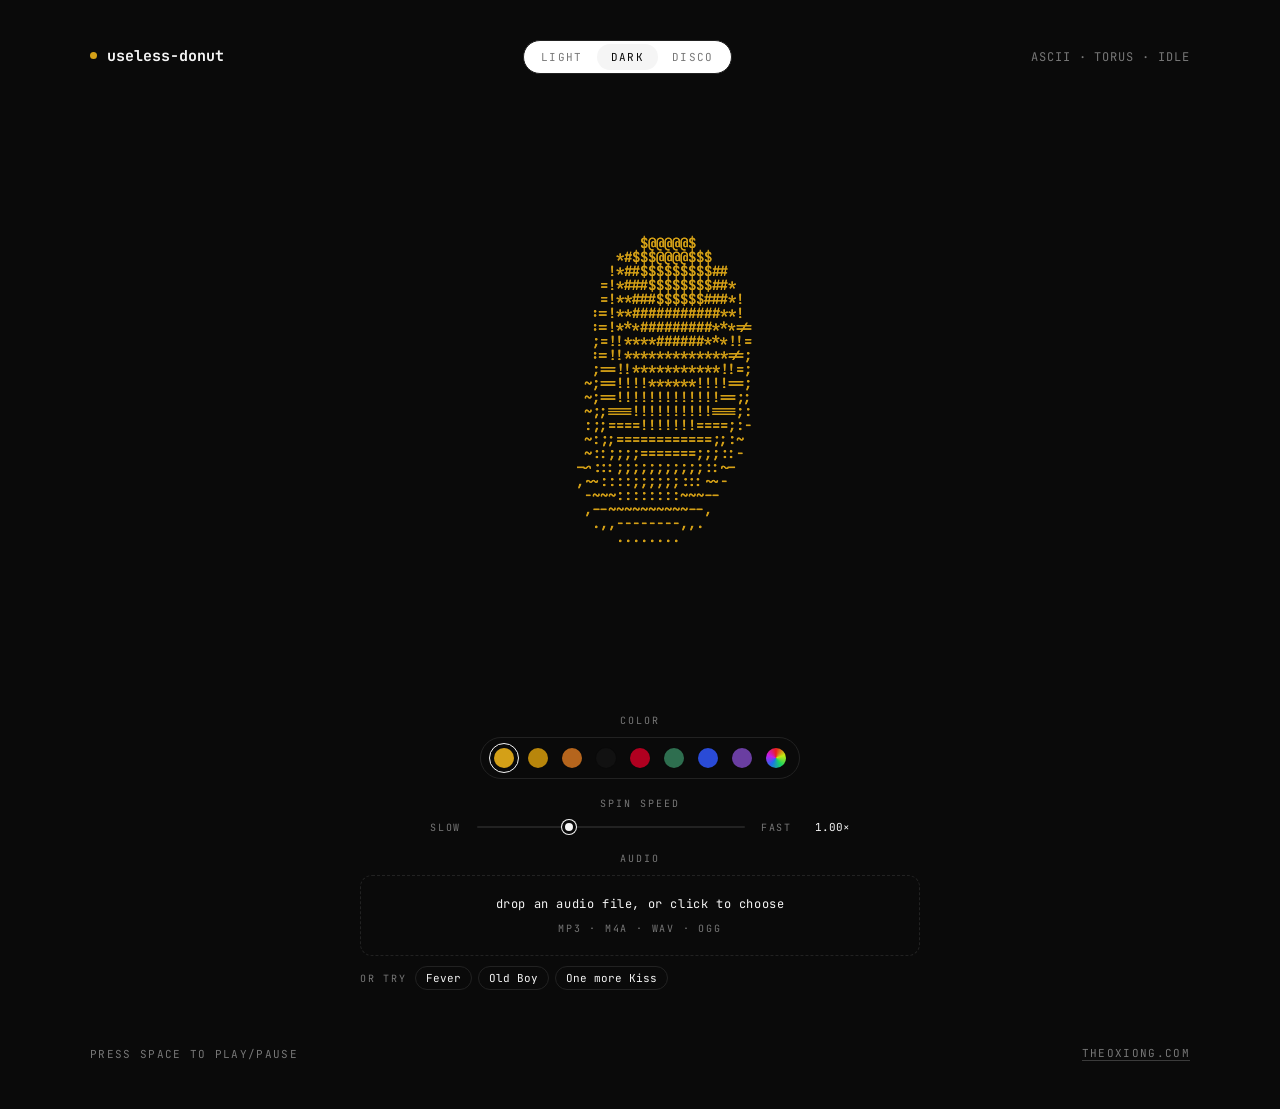
==== commit 27dde36d: "done" ====
--- a/index.html
+++ b/index.html
@@ -51,7 +51,7 @@
     <div class="panel">
 
       <!-- color swatches -->
-      <div class="row">
+      <div class="row color-row">
         <div class="label">color</div>
         <div class="swatches" role="radiogroup" aria-label="donut color"></div>
       </div>
@@ -76,6 +76,13 @@
           <input type="file" id="file" accept="audio/*" />
         </label>
 
+        <div class="demos" aria-label="demo tunes">
+          <span class="demos-label">or try</span>
+          <button type="button" class="demo-btn" data-src="static/mp3/Fever.mp3" data-name="Fever">Fever</button>
+          <button type="button" class="demo-btn" data-src="static/mp3/Old Boy.mp3" data-name="Old Boy">Old Boy</button>
+          <button type="button" class="demo-btn" data-src="static/mp3/One more Kiss.mp3" data-name="One more Kiss">One more Kiss</button>
+        </div>
+
         <div class="transport" id="transport" style="display:none;">
           <button class="playbtn" id="play" aria-label="play/pause">
             <svg id="playIcon" viewBox="0 0 12 12"><polygon points="2,1 11,6 2,11" fill="currentColor"/></svg>
@@ -100,7 +107,7 @@
 
 <footer>
   <span>press space to play/pause</span>
-  <span id="reactTag">reactivity: off</span>
+  <a href="https://theoxiong.com" rel="noopener noreferrer" target="_blank">theoxiong.com</a>
 </footer>
 
 <!-- Tweaks panel -->
@@ -417,23 +424,22 @@
     return m + ':' + s;
   }
 
-  function loadFile(f) {
-    if (!f) return;
+  function loadAudioSource(src, name) {
+    if (!src) return;
     if (audio) { audio.pause(); audio.src = ''; }
     audio = new Audio();
-    audio.src = URL.createObjectURL(f);
-    audio.crossOrigin = 'anonymous';
-    trackName.textContent = f.name;
+    audio.src = src;
+    trackName.textContent = name;
     trackName.classList.remove('empty');
 
     // set up Web Audio graph
     if (!audioCtx) audioCtx = new (window.AudioContext || window.webkitAudioContext)();
-    const src = audioCtx.createMediaElementSource(audio);
+    const srcNode = audioCtx.createMediaElementSource(audio);
     analyser = audioCtx.createAnalyser();
     analyser.fftSize = 1024;
     analyser.smoothingTimeConstant = 0.72;
     dataArr = new Uint8Array(analyser.frequencyBinCount);
-    src.connect(analyser);
+    srcNode.connect(analyser);
     analyser.connect(audioCtx.destination);
 
     audio.addEventListener('loadedmetadata', () => {
@@ -451,7 +457,7 @@
     transport.style.display = 'flex';
     progress.style.display = 'block';
     meters.style.display = 'flex';
-    reactTag.textContent = 'reactivity: on';
+    if (reactTag) reactTag.textContent = 'reactivity: on';
     modeLabel.textContent = 'ascii · torus · reactive';
 
     // autoplay on drop
@@ -487,10 +493,24 @@
     audio.currentTime = Math.max(0, Math.min(audio.duration, p * audio.duration));
   });
 
+  function loadFile(f) {
+    if (!f) return;
+    loadAudioSource(URL.createObjectURL(f), f.name);
+  }
+
   // file input
   fileInput.addEventListener('change', (e) => {
     const f = e.target.files && e.target.files[0];
     if (f) loadFile(f);
+  });
+
+  // demo tunes
+  document.querySelectorAll('.demo-btn').forEach(b => {
+    b.addEventListener('click', () => {
+      loadAudioSource(b.dataset.src, b.dataset.name);
+      document.querySelectorAll('.demo-btn').forEach(x =>
+        x.setAttribute('aria-pressed', String(x === b)));
+    });
   });
 
   // drag/drop
@@ -557,12 +577,22 @@
   const row = document.querySelector('.swatches');
   let currentColorIdx = 0;
 
+  function updateColorBarAria() {
+    const cycling = !!getTweak('colorCycle');
+    row.querySelectorAll('.swatch').forEach(b => {
+      if (b.classList.contains('swatch-cycle')) {
+        b.setAttribute('aria-pressed', cycling ? 'true' : 'false');
+      } else {
+        const on = !cycling && COLORS[currentColorIdx].value === b.dataset.value;
+        b.setAttribute('aria-pressed', on ? 'true' : 'false');
+      }
+    });
+  }
+
   function setColor(hex, idx) {
     document.documentElement.style.setProperty('--donut', hex);
-    row.querySelectorAll('.swatch').forEach(b => {
-      b.setAttribute('aria-pressed', b.dataset.value === hex ? 'true' : 'false');
-    });
     if (idx !== undefined) currentColorIdx = idx;
+    updateColorBarAria();
   }
 
   function cycleColor() {
@@ -617,6 +647,18 @@
     });
     row.appendChild(b);
   });
+
+  const cycleSwatch = document.createElement('button');
+  cycleSwatch.className = 'swatch swatch-cycle';
+  cycleSwatch.type = 'button';
+  cycleSwatch.setAttribute('role', 'radio');
+  cycleSwatch.setAttribute('aria-label', 'cycle color with beat');
+  cycleSwatch.setAttribute('aria-pressed', 'false');
+  cycleSwatch.innerHTML = '<span class="fill"></span>';
+  cycleSwatch.addEventListener('click', () => setTweak('colorCycle', 1));
+  row.appendChild(cycleSwatch);
+
+  if (getTweak('colorCycle')) updateColorBarAria();
 
   /* ==============================================================
      TWEAKS PANEL
@@ -651,6 +693,8 @@
       if (!v) {
         // restore selected swatch color
         setColor(COLORS[currentColorIdx].value, currentColorIdx);
+      } else {
+        updateColorBarAria();
       }
     } else if (k === 'background') {
       document.body.classList.remove('disco');
--- a/static/useless-donut.css
+++ b/static/useless-donut.css
@@ -220,7 +220,8 @@
   display: flex; gap: 12px;
   padding: 9px 12px;
   border: 1px solid var(--hair);
-  border-radius: 999px; background: #fff;
+  border-radius: 999px;
+  background: transparent;
 }
 .swatch {
   width: 22px; height: 22px; border-radius: 50%;
@@ -237,6 +238,24 @@
   position: absolute; inset: 0; border-radius: 50%;
   background: var(--c);
 }
+.swatch-cycle .fill {
+  background: conic-gradient(
+    hsl(0 85% 52%),
+    hsl(72 85% 50%),
+    hsl(144 80% 46%),
+    hsl(216 85% 52%),
+    hsl(288 85% 52%),
+    hsl(0 85% 52%)
+  );
+}
+.swatch-cycle[aria-pressed="true"]::after {
+  border-style: dashed;
+}
+
+/* disco: hide color bar row (JS also sets class for clarity) */
+body.disco .panel > .row.color-row {
+  display: none;
+}
 
 /* slider */
 .slider-wrap {
@@ -256,13 +275,13 @@
   -webkit-appearance: none; appearance: none;
   width: 14px; height: 14px; border-radius: 50%;
   background: var(--ink); cursor: pointer;
-  border: 3px solid #fff;
+  border: 3px solid var(--bg);
   box-shadow: 0 0 0 1px var(--ink);
 }
 input[type="range"]::-moz-range-thumb {
   width: 14px; height: 14px; border-radius: 50%;
   background: var(--ink); cursor: pointer;
-  border: 3px solid #fff;
+  border: 3px solid var(--bg);
   box-shadow: 0 0 0 1px var(--ink);
 }
 .slider-val {
@@ -279,10 +298,13 @@
   padding: 20px 20px;
   display: flex; flex-direction: column; align-items: center; gap: 10px;
   transition: border-color .2s ease, background-color .2s ease;
-  background: #fff;
+  background: transparent;
   cursor: pointer;
 }
-.dropzone.drag { border-color: var(--donut); background: #fffbf0; }
+.dropzone.drag {
+  border-color: var(--donut);
+  background: color-mix(in srgb, var(--donut) 12%, transparent);
+}
 .dropzone .headline {
   font-size: 12px; color: var(--ink);
   letter-spacing: 0.05em;
@@ -293,18 +315,45 @@
 }
 .dropzone input { display: none; }
 
+/* demo tunes */
+.demos {
+  display: flex; align-items: center; flex-wrap: wrap;
+  gap: 6px; width: 100%;
+}
+.demos-label {
+  font-size: 10px; color: var(--muted);
+  letter-spacing: 0.18em; text-transform: uppercase;
+  margin-right: 2px;
+}
+.demo-btn {
+  font-family: inherit;
+  font-size: 11px; color: var(--ink);
+  background: transparent;
+  border: 1px solid var(--hair);
+  border-radius: 999px;
+  padding: 4px 10px;
+  cursor: pointer;
+  transition: border-color .15s ease, background-color .15s ease, color .15s ease;
+}
+.demo-btn:hover { border-color: var(--ink); }
+.demo-btn[aria-pressed="true"] {
+  background: var(--ink); color: var(--bg); border-color: var(--ink);
+}
+
 /* transport */
 .transport {
   display: flex; align-items: center; gap: 14px; width: 100%;
 }
 .playbtn {
   width: 34px; height: 34px; border-radius: 50%;
-  border: 1px solid var(--ink); background: #fff; color: var(--ink);
+  border: 1px solid var(--ink);
+  background: transparent;
+  color: var(--ink);
   cursor: pointer; display: flex; align-items: center; justify-content: center;
   padding: 0;
   transition: background-color .15s ease, color .15s ease;
 }
-.playbtn:hover { background: var(--ink); color: #fff; }
+.playbtn:hover { background: var(--ink); color: var(--bg); }
 .playbtn svg { width: 12px; height: 12px; }
 .trackname {
   flex: 1;
@@ -350,10 +399,21 @@
 
 footer {
   width: 100%; max-width: 1100px;
-  display: flex; justify-content: space-between;
+  display: flex; flex-wrap: wrap; align-items: center; gap: 12px 20px;
+  justify-content: space-between;
   color: var(--muted); font-size: 11px;
   letter-spacing: 0.12em; text-transform: uppercase;
   margin-top: 32px;
+}
+footer a {
+  color: var(--muted);
+  text-decoration: none;
+  border-bottom: 1px solid color-mix(in srgb, var(--muted) 45%, transparent);
+  transition: color .15s ease, border-color .15s ease;
+}
+footer a:hover {
+  color: var(--ink);
+  border-bottom-color: var(--ink);
 }
 
 /* ---------- Tweaks panel ---------- */
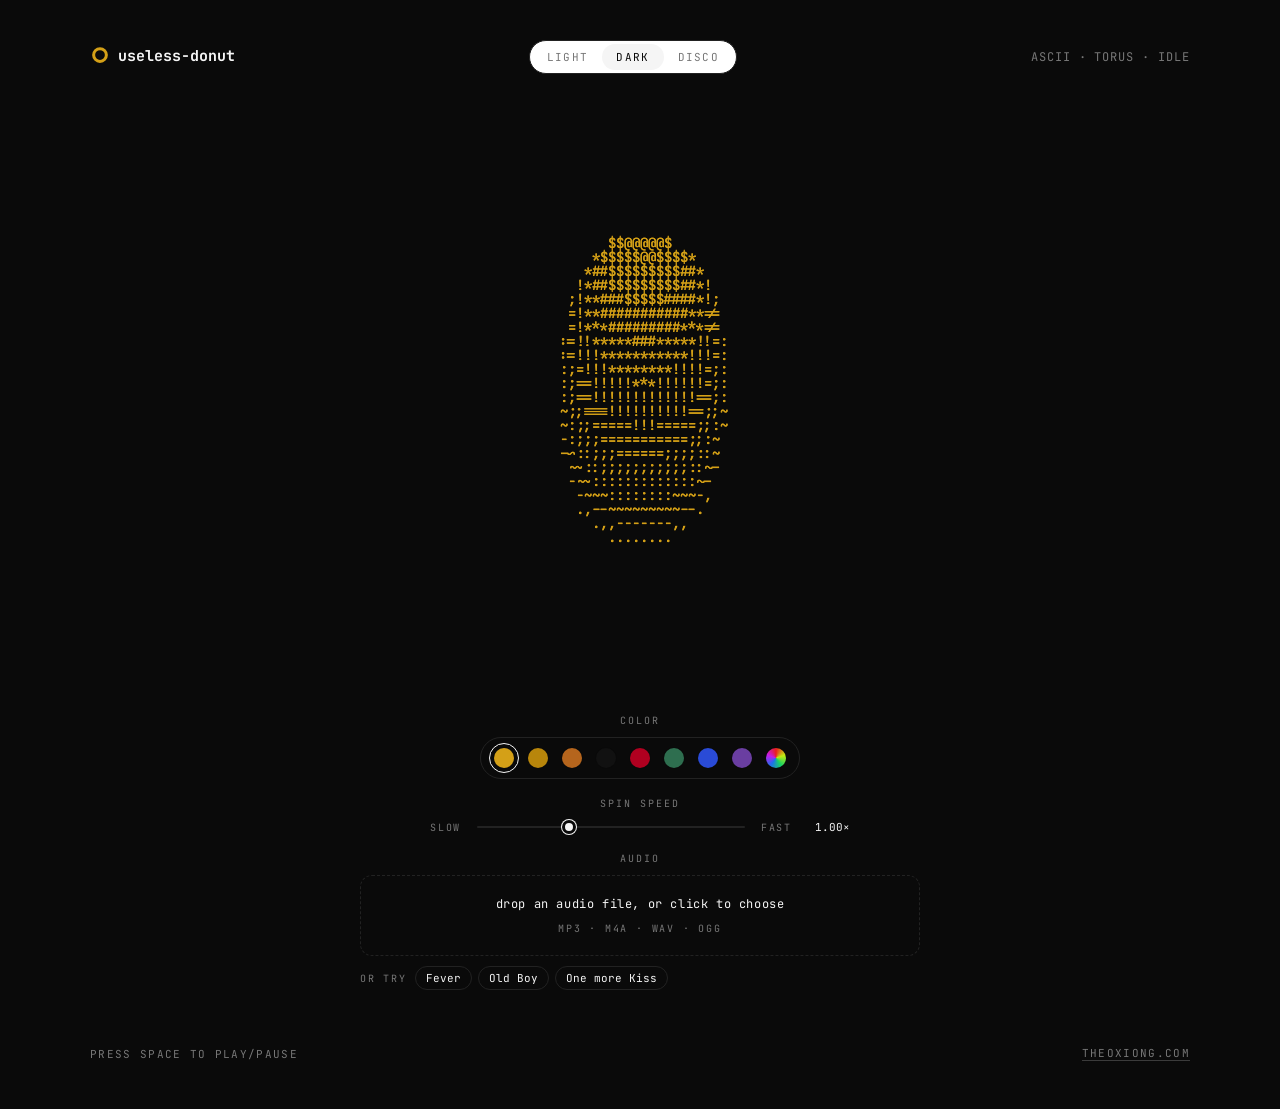
==== commit 3a885ed5: "rich preview + ico" ====
--- a/index.html
+++ b/index.html
@@ -2,8 +2,23 @@
 <html lang="en">
 <head>
 <meta charset="utf-8" />
-<title>useless-donut</title>
+<title>donut</title>
 <meta name="viewport" content="width=device-width,initial-scale=1" />
+<meta name="description" content="Spinning ASCII torus, audio-reactive particles, and a useless knob — useless-donut in your browser." />
+<link rel="canonical" href="https://theoxiong7.github.io/useless-donut/" />
+<meta property="og:type" content="website" />
+<meta property="og:title" content="useless-donut" />
+<meta property="og:description" content="Spinning ASCII torus, audio-reactive particles, and a useless knob — useless-donut in your browser." />
+<meta property="og:url" content="https://theoxiong7.github.io/useless-donut/" />
+<meta property="og:image" content="https://theoxiong7.github.io/useless-donut/static/donut.png" />
+<meta property="og:image:width" content="1200" />
+<meta property="og:image:height" content="630" />
+<meta property="og:image:alt" content="ASCII donut torus on black" />
+<meta name="twitter:card" content="summary_large_image" />
+<meta name="twitter:title" content="useless-donut" />
+<meta name="twitter:description" content="Spinning ASCII torus, audio-reactive particles, and a useless knob — useless-donut in your browser." />
+<meta name="twitter:image" content="https://theoxiong7.github.io/useless-donut/static/donut.png" />
+<link rel="icon" href="static/favicon.svg" type="image/svg+xml" />
 <link rel="preconnect" href="https://fonts.googleapis.com">
 <link rel="preconnect" href="https://fonts.gstatic.com" crossorigin>
 <link href="https://fonts.googleapis.com/css2?family=JetBrains+Mono:wght@400;500;700&display=swap" rel="stylesheet">
@@ -32,7 +47,7 @@
 </div>
 
 <header>
-  <div class="title"><span class="dot" id="titleDot"></span>useless-donut</div>
+  <div class="title"><span class="title-icon" aria-hidden="true"><svg viewBox="0 0 24 24" width="18" height="18" focusable="false"><path fill="currentColor" fill-rule="evenodd" d="M12 1.5a10.5 10.5 0 1 1 0 21 10.5 10.5 0 0 1 0-21Zm0 4a6.5 6.5 0 1 0 0 13 6.5 6.5 0 0 0 0-13Z"/></svg></span>useless-donut</div>
   <div class="modes" role="radiogroup" aria-label="display mode">
     <button class="mode" data-mode="light" aria-pressed="true">light</button>
     <button class="mode" data-mode="dark"  aria-pressed="false">dark</button>
@@ -171,7 +186,6 @@
    ======================================================================= */
 (function(){
   const el        = document.getElementById('donut');
-  const titleDot  = document.getElementById('titleDot');
   const speedEl   = document.getElementById('speed');
   const speedVal  = document.getElementById('speedVal');
   const modeLabel = document.getElementById('modeLabel');
--- a/static/useless-donut.css
+++ b/static/useless-donut.css
@@ -26,13 +26,21 @@
 header .title {
   font-weight: 700; font-size: 15px;
 }
-header .title .dot {
-  display: inline-block;
-  width: 7px; height: 7px; border-radius: 50%;
-  background: var(--donut);
-  transform: translateY(-2px);
-  margin-right: 10px;
-  transition: background-color .35s ease;
+header .title .title-icon {
+  display: inline-flex;
+  align-items: center;
+  justify-content: center;
+  width: 20px;
+  height: 20px;
+  margin-right: 8px;
+  color: var(--donut);
+  transform: translateY(3px);
+  transition: color .35s ease;
+}
+header .title .title-icon svg {
+  display: block;
+  width: 18px;
+  height: 18px;
 }
 header .meta {
   color: var(--muted); font-size: 12px;
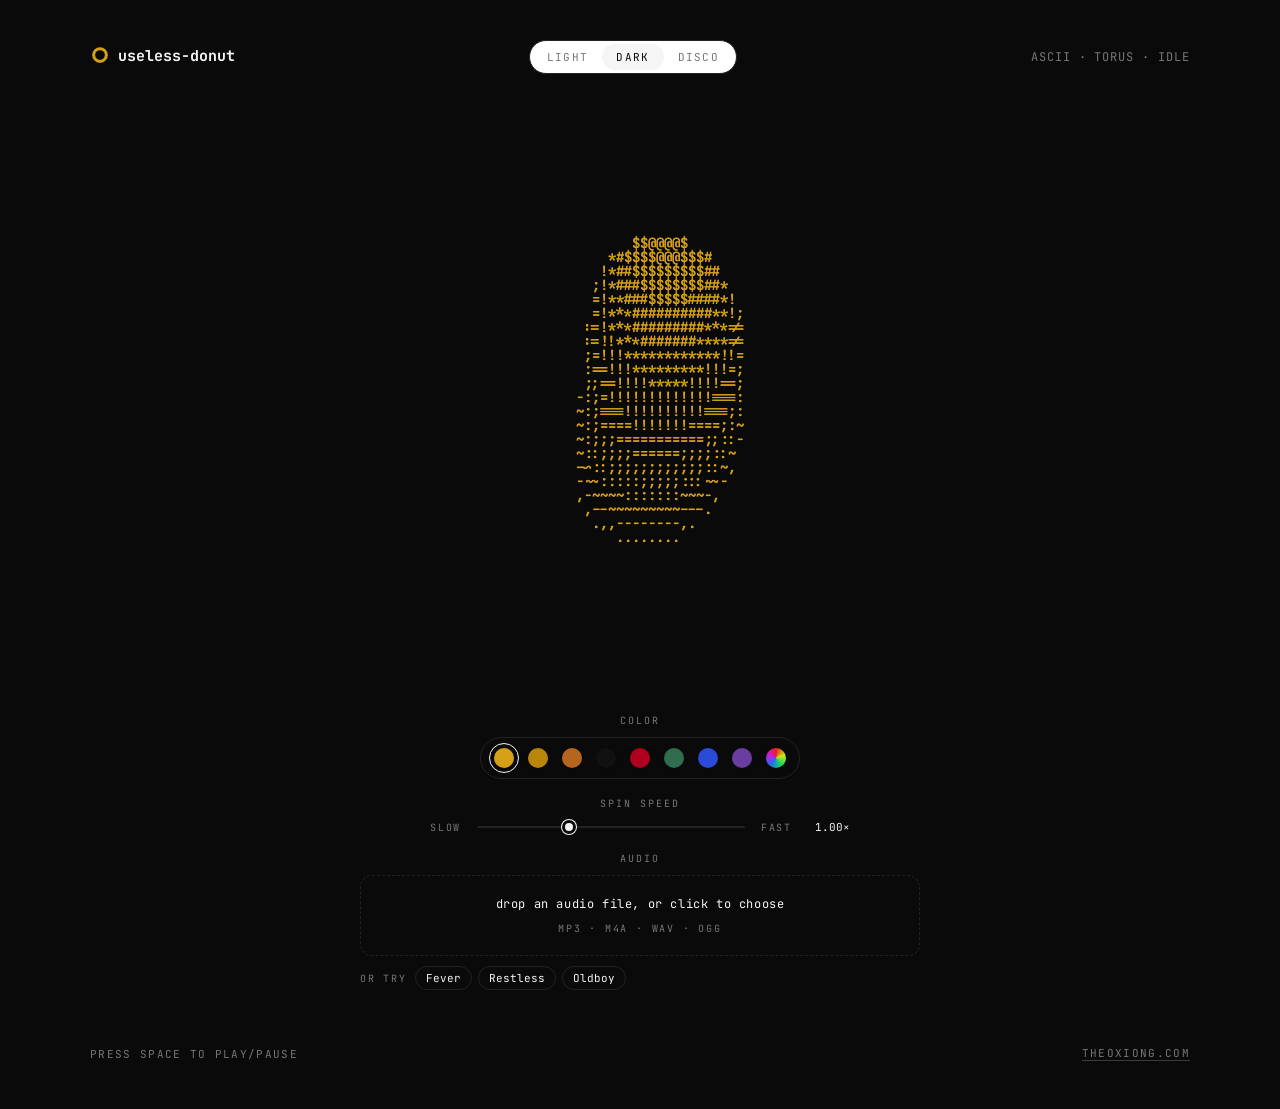
==== commit 1a92a892: "new songs" ====
--- a/index.html
+++ b/index.html
@@ -94,8 +94,8 @@
         <div class="demos" aria-label="demo tunes">
           <span class="demos-label">or try</span>
           <button type="button" class="demo-btn" data-src="static/mp3/Fever.mp3" data-name="Fever">Fever</button>
-          <button type="button" class="demo-btn" data-src="static/mp3/Old Boy.mp3" data-name="Old Boy">Old Boy</button>
-          <button type="button" class="demo-btn" data-src="static/mp3/One more Kiss.mp3" data-name="One more Kiss">One more Kiss</button>
+          <button type="button" class="demo-btn" data-src="static/mp3/Restless.mp3" data-name="Restless">Restless</button>
+          <button type="button" class="demo-btn" data-src="static/mp3/Oldboy.mp3" data-name="Oldboy">Oldboy</button>
         </div>
 
         <div class="transport" id="transport" style="display:none;">
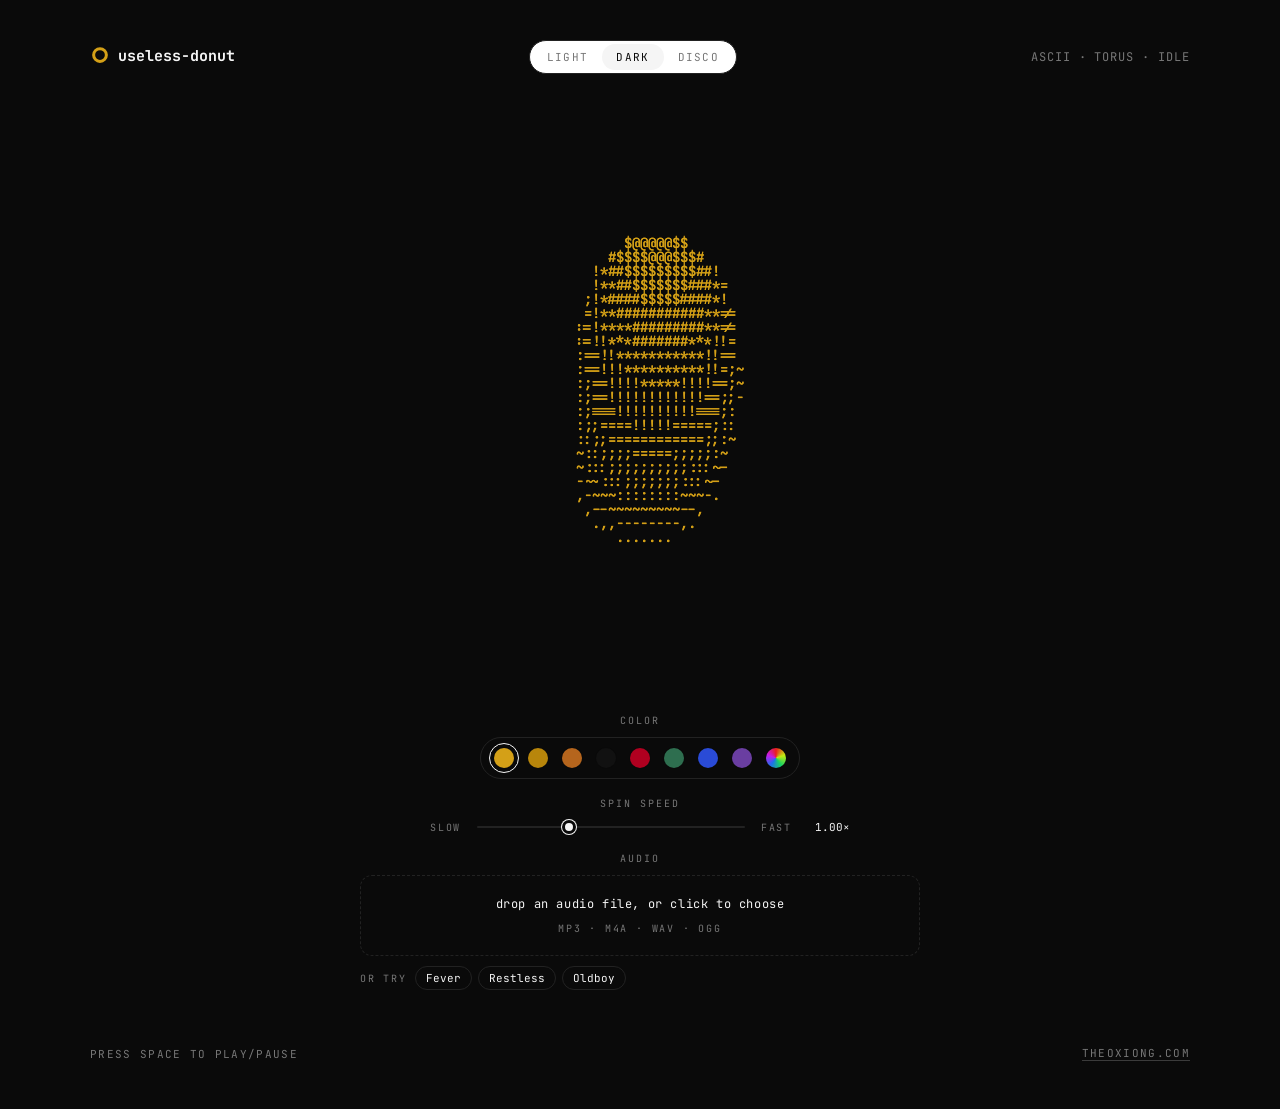
==== commit 2ef2338a: "update gtag" ====
--- a/index.html
+++ b/index.html
@@ -23,6 +23,15 @@
 <link rel="preconnect" href="https://fonts.gstatic.com" crossorigin>
 <link href="https://fonts.googleapis.com/css2?family=JetBrains+Mono:wght@400;500;700&display=swap" rel="stylesheet">
 <link rel="stylesheet" href="static/useless-donut.css" />
+<!-- Google tag (gtag.js) -->
+<script async src="https://www.googletagmanager.com/gtag/js?id=G-YCX3WHNR2T"></script>
+<script>
+  window.dataLayer = window.dataLayer || [];
+  function gtag(){dataLayer.push(arguments);}
+  gtag('js', new Date());
+
+  gtag('config', 'G-YCX3WHNR2T');
+</script>
 </head>
 <body>
 
